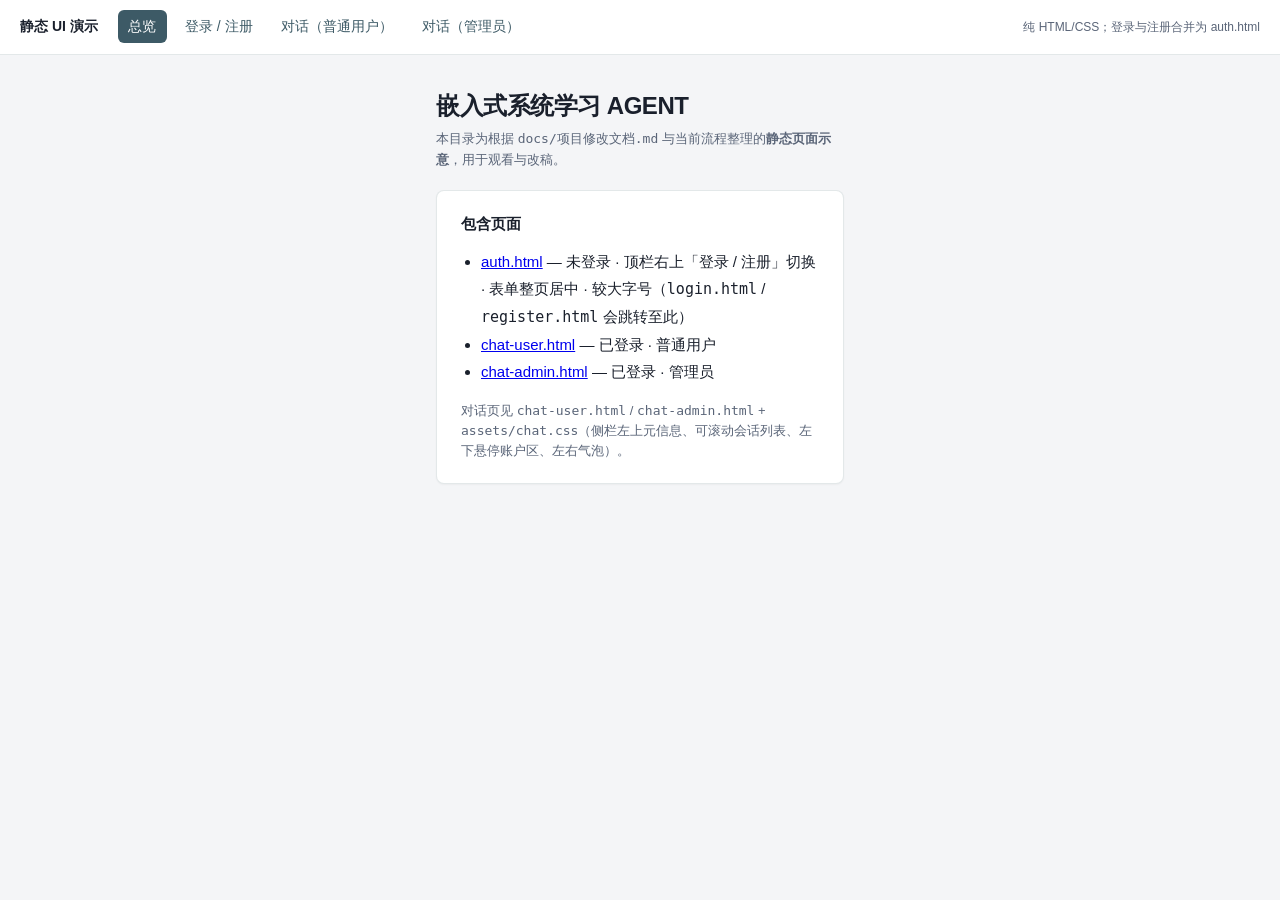
==== static-ui/index.html @ 2c4fb513 "frontend update" ====
<!DOCTYPE html>
<html lang="zh-CN">
<head>
  <meta charset="UTF-8" />
  <meta name="viewport" content="width=device-width, initial-scale=1" />
  <title>静态 UI 总览 — 嵌入式系统学习 AGENT</title>
  <link rel="stylesheet" href="assets/styles.css" />
</head>
<body>
  <nav class="mock-topnav">
    <span class="nav-title">静态 UI 演示</span>
    <a href="index.html" class="active">总览</a>
    <a href="auth.html">登录 / 注册</a>
    <a href="chat-user.html">对话（普通用户）</a>
    <a href="chat-admin.html">对话（管理员）</a>
    <span class="nav-hint">纯 HTML/CSS；登录与注册合并为 auth.html</span>
  </nav>

  <main class="main-centered">
    <h1>嵌入式系统学习 AGENT</h1>
    <p class="caption">本目录为根据 <code>docs/项目修改文档.md</code> 与当前流程整理的<strong>静态页面示意</strong>，用于观看与改稿。</p>
    <div class="card" style="margin-top:1.25rem;">
      <p style="margin:0 0 0.75rem;"><strong>包含页面</strong></p>
      <ul style="margin:0;padding-left:1.25rem;line-height:1.8;">
        <li><a href="auth.html">auth.html</a> — 未登录 · 顶栏右上「登录 / 注册」切换 · 表单整页居中 · 较大字号（<code>login.html</code> / <code>register.html</code> 会跳转至此）</li>
        <li><a href="chat-user.html">chat-user.html</a> — 已登录 · 普通用户</li>
        <li><a href="chat-admin.html">chat-admin.html</a> — 已登录 · 管理员</li>
      </ul>
      <p class="caption" style="margin-top:1rem;margin-bottom:0;">对话页见 <code>chat-user.html</code> / <code>chat-admin.html</code> + <code>assets/chat.css</code>（侧栏左上元信息、可滚动会话列表、左下悬停账户区、左右气泡）。</p>
    </div>
  </main>
</body>
</html>
---- static-ui/assets/styles.css ----
/* 嵌入式学习 AGENT — 静态 UI 示意（与 docs/项目修改文档 原则一致：低饱和、无渐变） */

:root {
  --primary: #3d5a66;
  --primary-hover: #324a54;
  --bg: #f4f5f7;
  --bg-card: #ffffff;
  --sidebar: #eef0f3;
  --border: rgba(61, 90, 102, 0.14);
  --text: #1a202c;
  --text-muted: #5a6578;
  --radius: 8px;
  --font: "Segoe UI", "PingFang SC", "Microsoft YaHei", sans-serif;
  --sidebar-width: 260px;
  --sidebar-max: 280px;
}

*,
*::before,
*::after {
  box-sizing: border-box;
}

body {
  margin: 0;
  font-family: var(--font);
  font-size: 15px;
  line-height: 1.55;
  color: var(--text);
  background: var(--bg);
}

/* —— 全局顶栏：页面切换（仅静态演示） —— */
.mock-topnav {
  display: flex;
  align-items: center;
  gap: 0.5rem;
  flex-wrap: wrap;
  padding: 0.65rem 1.25rem;
  background: var(--bg-card);
  border-bottom: 1px solid var(--border);
  font-size: 14px;
}

.mock-topnav a {
  color: var(--primary);
  text-decoration: none;
  padding: 0.35rem 0.65rem;
  border-radius: 6px;
}

.mock-topnav a:hover {
  background: var(--sidebar);
}

.mock-topnav a.active {
  background: var(--primary);
  color: #fff;
}

.mock-topnav .nav-title {
  font-weight: 600;
  margin-right: 0.75rem;
  color: var(--text);
}

.mock-topnav .nav-hint {
  margin-left: auto;
  font-size: 12px;
  color: var(--text-muted);
}

/* —— 应用壳：侧栏 + 主区 —— */
.app-shell {
  display: flex;
  min-height: calc(100vh - 48px);
}

.sidebar {
  width: var(--sidebar-width);
  max-width: var(--sidebar-max);
  flex-shrink: 0;
  background: var(--sidebar);
  border-right: 1px solid var(--border);
  padding: 1rem 0.9rem;
  overflow-y: auto;
}

.main {
  flex: 1;
  min-width: 0;
  padding: 1.25rem 1.75rem 2rem;
  max-width: 56rem;
}

/* 无侧栏页（仅主列居中） */
.main-centered {
  max-width: 28rem;
  margin: 0 auto;
  padding: 2rem 1.25rem;
}

.layout-with-sidebar {
  display: flex;
  min-height: calc(100vh - 48px);
}

.layout-with-sidebar .sidebar {
  width: var(--sidebar-width);
  max-width: var(--sidebar-max);
}

.layout-with-sidebar .main-wide {
  flex: 1;
  padding: 1.25rem 2rem 2rem;
  min-width: 0;
}

h1 {
  font-size: 1.5rem;
  font-weight: 600;
  margin: 0 0 0.35rem;
  letter-spacing: -0.02em;
}

h2,
.h2 {
  font-size: 1.1rem;
  font-weight: 600;
  margin: 0 0 0.75rem;
}

.caption {
  font-size: 13px;
  color: var(--text-muted);
  margin: 0 0 1rem;
}

.divider {
  height: 1px;
  background: var(--border);
  margin: 0.85rem 0;
}

.section-label {
  font-size: 11px;
  text-transform: uppercase;
  letter-spacing: 0.06em;
  color: var(--text-muted);
  margin: 0.25rem 0 0.4rem;
}

/* —— 表单 —— */
.card {
  background: var(--bg-card);
  border: 1px solid var(--border);
  border-radius: var(--radius);
  padding: 1.35rem 1.5rem;
  box-shadow: 0 1px 2px rgba(0, 0, 0, 0.04);
}

label {
  display: block;
  font-size: 13px;
  font-weight: 500;
  margin: 0.85rem 0 0.35rem;
}

input[type="text"],
input[type="password"],
select {
  width: 100%;
  padding: 0.5rem 0.65rem;
  font-size: 14px;
  border: 1px solid var(--border);
  border-radius: 6px;
  background: #fff;
}

input:focus,
select:focus {
  outline: 2px solid rgba(61, 90, 102, 0.25);
  outline-offset: 1px;
}

.btn {
  display: inline-block;
  width: 100%;
  margin-top: 1rem;
  padding: 0.55rem 1rem;
  font-size: 14px;
  font-weight: 500;
  color: #fff;
  background: var(--primary);
  border: none;
  border-radius: 6px;
  cursor: pointer;
  text-align: center;
}

.btn:hover {
  background: var(--primary-hover);
}

.btn-secondary {
  background: #fff;
  color: var(--primary);
  border: 1px solid var(--border);
}

.btn-secondary:hover {
  background: var(--sidebar);
}

/* —— 欢迎区（改进排版示意） —— */
.welcome-block {
  padding: 0.65rem 0 0.35rem;
  margin-bottom: 0.5rem;
}

.welcome-block .user-line {
  font-size: 15px;
  font-weight: 600;
  color: var(--text);
  margin: 0 0 0.2rem;
}

.welcome-block .meta-line {
  font-size: 13px;
  color: var(--text-muted);
  line-height: 1.45;
  margin: 0;
}

/* —— 聊天 —— */
.chat-row {
  display: flex;
  gap: 0.65rem;
  margin-bottom: 1.1rem;
  align-items: flex-start;
}

.chat-avatar {
  width: 36px;
  height: 36px;
  border-radius: 8px;
  flex-shrink: 0;
  display: flex;
  align-items: center;
  justify-content: center;
  font-size: 11px;
  font-weight: 600;
  color: #fff;
}

.chat-avatar.user {
  background: #4a6672;
}

.chat-avatar.bot {
  background: var(--primary);
}

.chat-bubble {
  flex: 1;
  min-width: 0;
  padding: 0.65rem 0.9rem;
  background: var(--bg-card);
  border: 1px solid var(--border);
  border-radius: var(--radius);
  font-size: 14px;
  line-height: 1.55;
}

.chat-input-bar {
  margin-top: 1.5rem;
  display: flex;
  gap: 0.5rem;
  align-items: center;
}

.chat-input-bar input {
  flex: 1;
  margin: 0;
}

.chat-input-bar .btn {
  width: auto;
  margin: 0;
  padding: 0.5rem 1rem;
}

.samples {
  display: flex;
  flex-wrap: wrap;
  gap: 0.5rem;
  margin: 0.75rem 0 1.25rem;
}

.samples .chip {
  font-size: 13px;
  padding: 0.4rem 0.75rem;
  background: #fff;
  border: 1px solid var(--border);
  border-radius: 999px;
  color: var(--primary);
  cursor: default;
}

.info-banner {
  padding: 0.75rem 1rem;
  background: #e8eef1;
  border: 1px solid var(--border);
  border-radius: var(--radius);
  font-size: 14px;
  color: var(--text-muted);
  margin-bottom: 1rem;
}

.meta-header {
  display: flex;
  flex-wrap: wrap;
  gap: 1.5rem;
  margin-bottom: 1.25rem;
  padding-bottom: 1rem;
  border-bottom: 1px solid var(--border);
}

.meta-header .meta-item {
  font-size: 13px;
  color: var(--text-muted);
}

.meta-header .meta-item strong {
  color: var(--text);
}

.checkbox-row {
  display: flex;
  align-items: center;
  gap: 0.45rem;
  margin: 0.35rem 0;
  font-size: 13px;
}

.checkbox-row input {
  width: auto;
}

.expander-mock {
  margin-top: 0.5rem;
  font-size: 12px;
  color: var(--primary);
  cursor: pointer;
}

/* 登录页：侧栏内 radio 模拟 */
.mode-row {
  display: flex;
  gap: 0.5rem;
  margin-bottom: 0.5rem;
}

.mode-row label {
  display: inline-flex;
  align-items: center;
  gap: 0.35rem;
  margin: 0;
  font-size: 14px;
  font-weight: normal;
}

.mode-row input {
  width: auto;
}
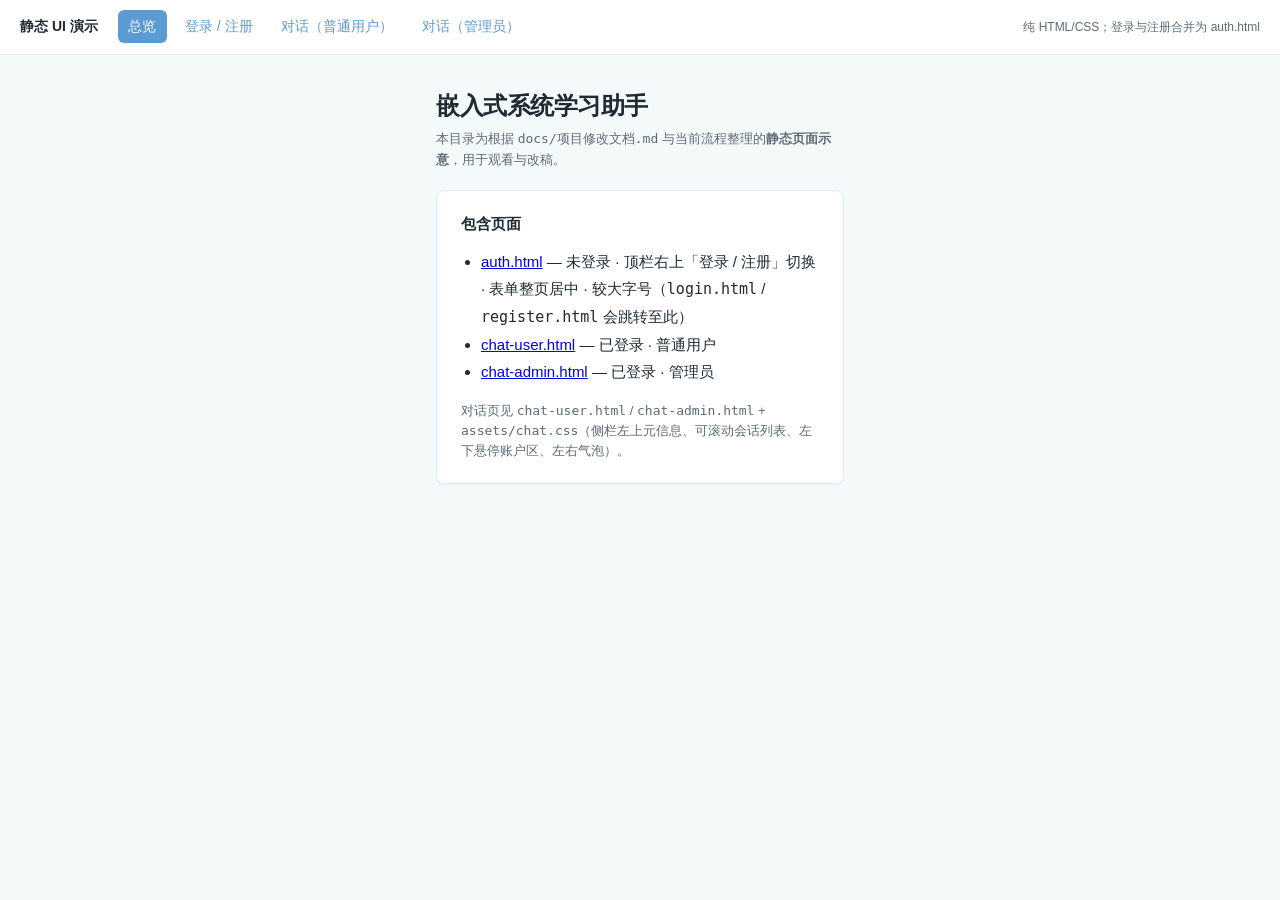
==== commit b37e4416: "前端更新" ====
--- a/static-ui/index.html
+++ b/static-ui/index.html
@@ -3,7 +3,7 @@
 <head>
   <meta charset="UTF-8" />
   <meta name="viewport" content="width=device-width, initial-scale=1" />
-  <title>静态 UI 总览 — 嵌入式系统学习 AGENT</title>
+  <title>静态 UI 总览 — 嵌入式系统学习助手</title>
   <link rel="stylesheet" href="assets/styles.css" />
 </head>
 <body>
@@ -17,7 +17,7 @@
   </nav>
 
   <main class="main-centered">
-    <h1>嵌入式系统学习 AGENT</h1>
+    <h1>嵌入式系统学习助手</h1>
     <p class="caption">本目录为根据 <code>docs/项目修改文档.md</code> 与当前流程整理的<strong>静态页面示意</strong>，用于观看与改稿。</p>
     <div class="card" style="margin-top:1.25rem;">
       <p style="margin:0 0 0.75rem;"><strong>包含页面</strong></p>
--- a/static-ui/assets/styles.css
+++ b/static-ui/assets/styles.css
@@ -1,14 +1,15 @@
 /* 嵌入式学习 AGENT — 静态 UI 示意（与 docs/项目修改文档 原则一致：低饱和、无渐变） */
 
 :root {
-  --primary: #3d5a66;
-  --primary-hover: #324a54;
-  --bg: #f4f5f7;
+  --primary: #5a9bd4;
+  --primary-hover: #4a89c2;
+  --accent: #6abf9b;
+  --bg: #f4f9fa;
   --bg-card: #ffffff;
-  --sidebar: #eef0f3;
-  --border: rgba(61, 90, 102, 0.14);
-  --text: #1a202c;
-  --text-muted: #5a6578;
+  --sidebar: #e9f2f3;
+  --border: rgba(90, 155, 212, 0.18);
+  --text: #1f2a33;
+  --text-muted: #5d6b76;
   --radius: 8px;
   --font: "Segoe UI", "PingFang SC", "Microsoft YaHei", sans-serif;
   --sidebar-width: 260px;
